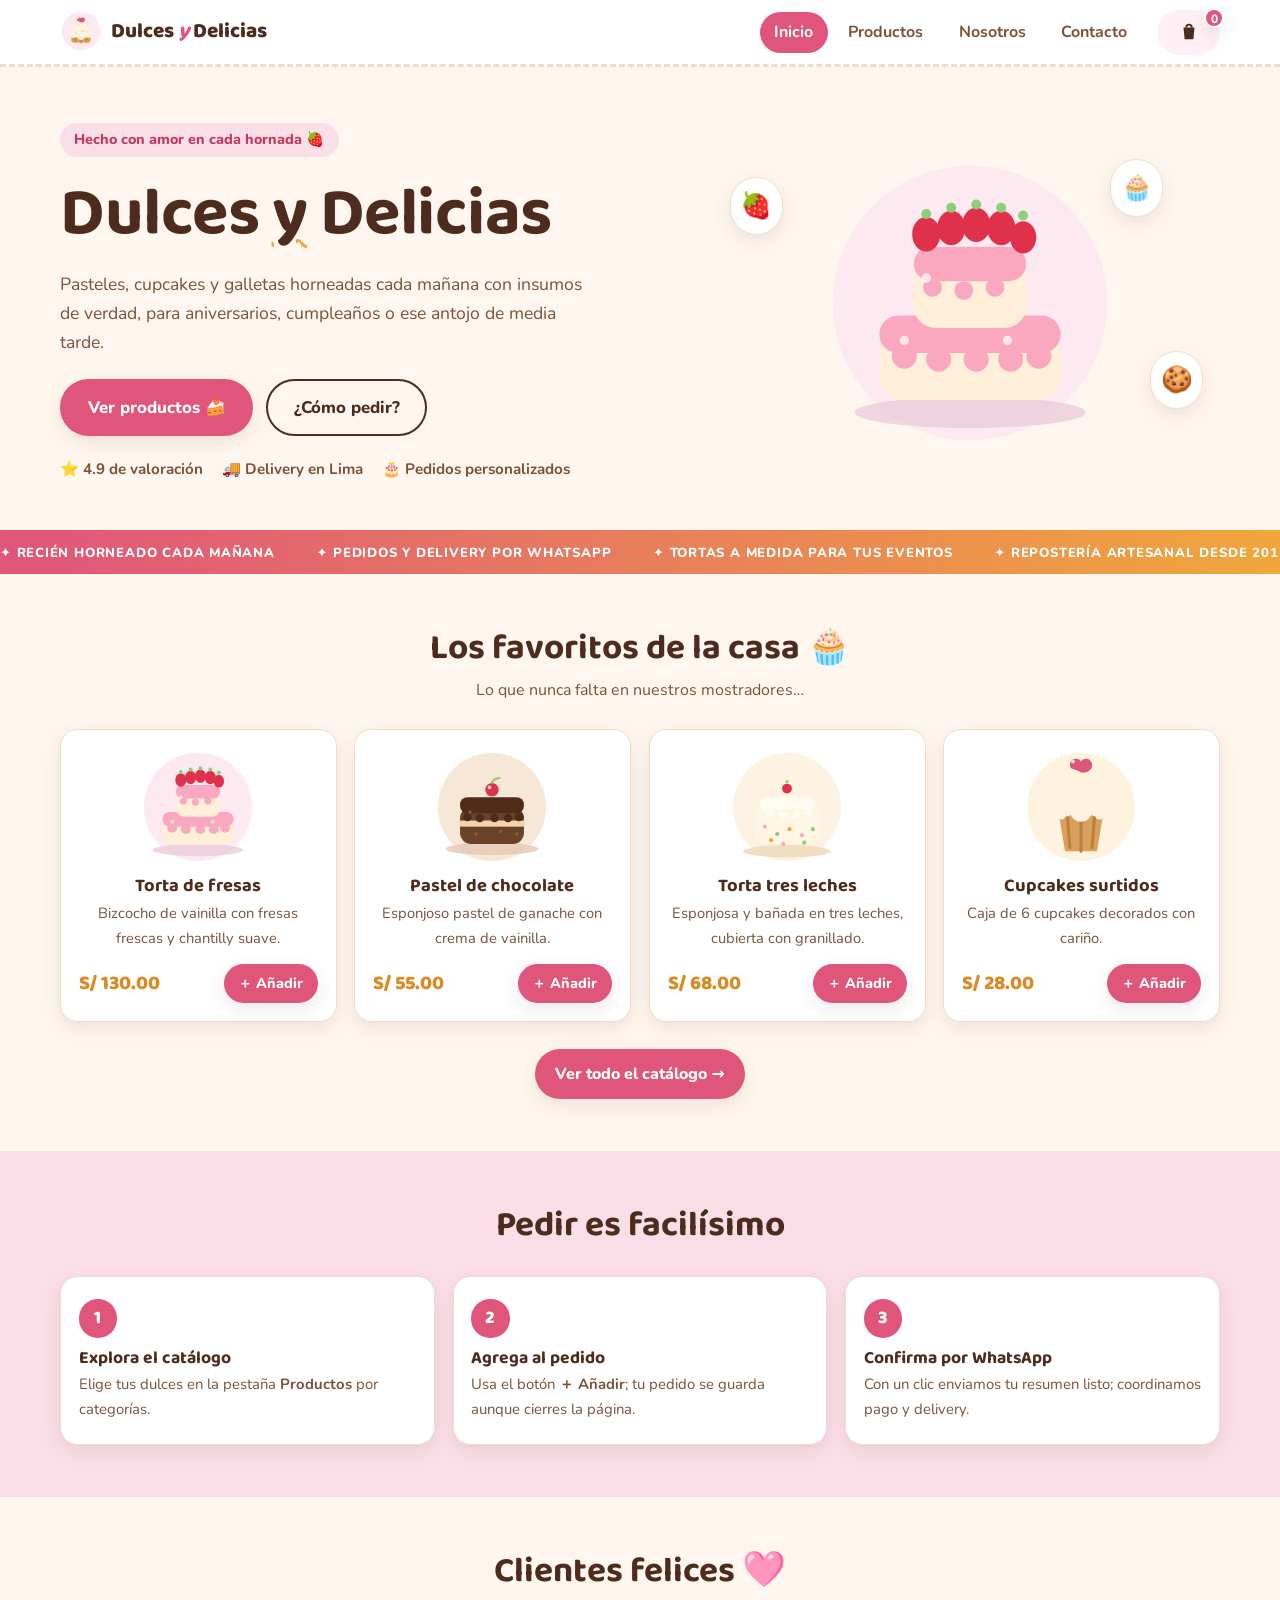
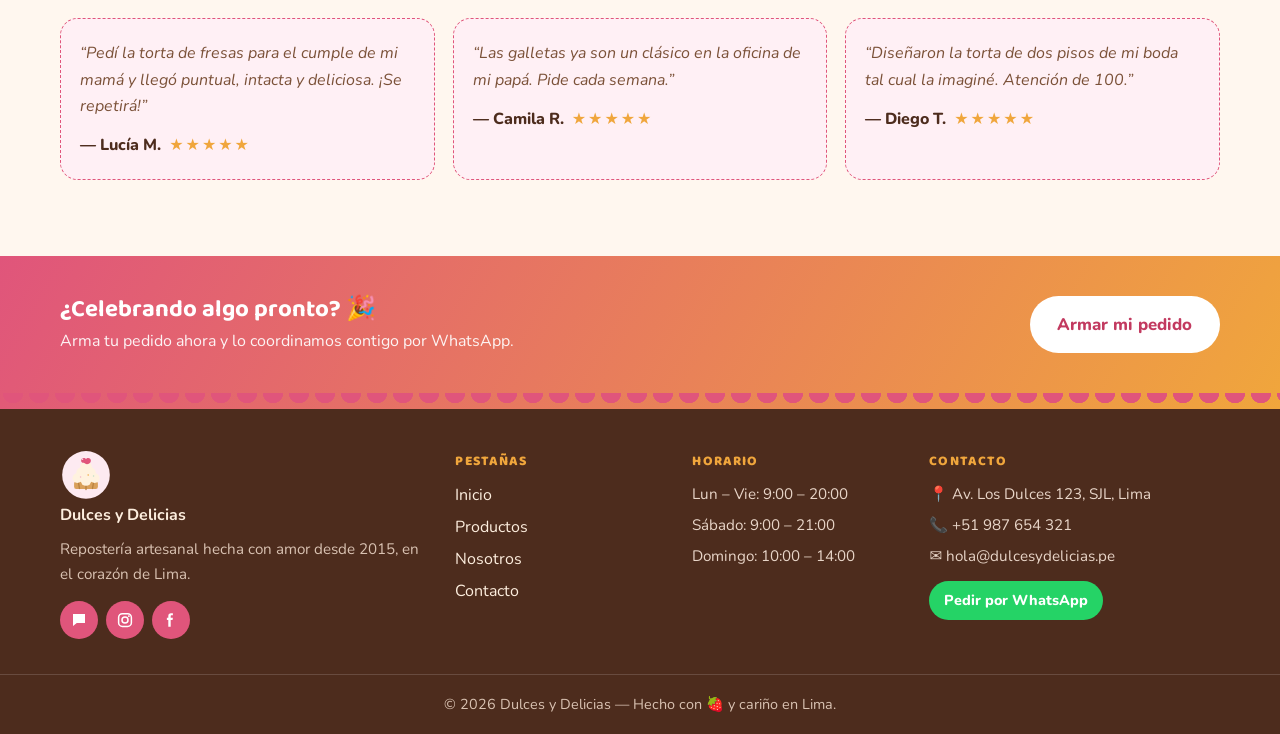
==== index.html @ dbd0ff47 "Add files via upload" ====
<!DOCTYPE html>
<html lang="es">
<head>
  <meta charset="UTF-8" />
  <meta name="viewport" content="width=device-width, initial-scale=1.0" />
  <title>Dulces y Delicias | Repostería artesanal en Lima</title>
  <meta name="description" content="Pasteles, cupcakes y galletas recién horneadas. Pedidos por WhatsApp y delivery en Lima." />
  <meta name="theme-color" content="#e0557b" />
  <link rel="canonical" href="https://matatenas390.github.io/DulcesyDelicias/" />
  <!-- Open Graph: así se ve la página al compartirla por WhatsApp/Facebook -->
  <meta property="og:title" content="Dulces y Delicias | Repostería artesanal en Lima" />
  <meta property="og:description" content="Pasteles, cupcakes y galletas recién horneadas. Pedidos por WhatsApp y delivery en Lima." />
  <meta property="og:type" content="website" />
  <meta property="og:url" content="https://matatenas390.github.io/DulcesyDelicias/" />
  <meta property="og:site_name" content="Dulces y Delicias" />
  <meta property="og:locale" content="es_PE" />
  <meta name="twitter:card" content="summary" />
  <meta name="twitter:title" content="Dulces y Delicias | Repostería artesanal en Lima" />
  <meta name="twitter:description" content="Pasteles, cupcakes y galletas recién horneadas. Pedidos por WhatsApp y delivery en Lima." />
  <link rel="icon" type="image/svg+xml" href="img/favicon.svg" />
  <link rel="preconnect" href="https://fonts.googleapis.com" />
  <link rel="preconnect" href="https://fonts.gstatic.com" crossorigin />
  <link href="https://fonts.googleapis.com/css2?family=Baloo+2:wght@600;700;800&family=Nunito:wght@400;600;700&display=swap" rel="stylesheet" />
  <link rel="stylesheet" href="css/styles.css" />
</head>
<body class="pg-inicio" data-pagina="index">

  <a class="skip-link" href="#contenido">Saltar al contenido principal</a>

  <header class="header">
    <nav class="container barra" aria-label="Navegación principal">
      <a class="marca" href="index.html">
        <img src="img/logo.svg" alt="" width="42" height="42" />
        <span class="marca__texto">Dulces <em>y</em> Delicias</span>
      </a>

      <ul class="menu" id="menu">
        <li><a href="index.html" aria-current="page">Inicio</a></li>
        <li><a href="productos.html">Productos</a></li>
        <li><a href="nosotros.html">Nosotros</a></li>
        <li><a href="contacto.html">Contacto</a></li>
      </ul>

      <div class="barra__acciones">
        <button id="btn-carrito" class="btn btn--icono" aria-label="Abrir mi pedido">
          <svg viewBox="0 0 24 24" width="22" height="22" aria-hidden="true">
            <path d="M6 7h12l-1.2 13H7.2L6 7z" fill="currentColor"/>
            <path d="M9 7a3 3 0 0 1 6 0" fill="none" stroke="currentColor" stroke-width="2"/>
          </svg>
          <span id="badge-carrito" class="badge" hidden>0</span>
        </button>
        <button id="btn-menu" class="btn btn--icono btn-menu" aria-expanded="false" aria-controls="menu">☰</button>
      </div>
    </nav>
  </header>

  <main id="contenido">
    <!-- ===== HERO: lo primero que se ve al entrar ===== -->
    <section class="hero">
      <div class="container hero__grid">
        <div class="hero__texto">
          <p class="etiqueta">Hecho con amor en cada hornada 🍓</p>
          <h1>Dulces <span class="subrayado">y</span> Delicias</h1>
          <p class="hero__frase">
            Pasteles, cupcakes y galletas horneadas cada mañana con insumos de verdad,
            para aniversarios, cumpleaños o ese antojo de media tarde.
          </p>
          <div class="hero__acciones">
            <a href="productos.html" class="btn btn--primario btn--grande">Ver productos 🍰</a>
            <a href="#como-pedir" class="btn btn--contorno btn--grande">¿Cómo pedir?</a>
          </div>
          <ul class="hero__mini">
            <li>⭐ 4.9 de valoración</li>
            <li>🚚 Delivery en Lima</li>
            <li>🎂 Pedidos personalizados</li>
          </ul>
        </div>

        <div class="hero__arte">
          <img src="img/torta-fresas.svg" alt="Torta de fresas con dos pisos" width="300" height="300" decoding="async" />
          <span class="flotante" style="--x:2%;  --y:8%;  --d:.3s">🍓</span>
          <span class="flotante" style="--x:78%; --y:2%;  --d:0s">🧁</span>
          <span class="flotante" style="--x:86%; --y:66%; --d:.6s">🍪</span>
        </div>
      </div>
    </section>

    <!-- ===== CINTA EN MOVIMIENTO ===== -->
    <div class="cinta" aria-hidden="true">
      <div class="cinta__pista" id="cinta-pista">
        <span>✦ Recién horneado cada mañana</span>
        <span>✦ Pedidos y delivery por WhatsApp</span>
        <span>✦ Tortas a medida para tus eventos</span>
        <span>✦ Repostería artesanal desde 2015</span>
      </div>
    </div>

    <!-- ===== PRODUCTOS DESTACADOS ===== -->
    <section id="destacados" class="seccion container">
      <h2 class="titulo-seccion aparecer">Los favoritos de la casa 🧁</h2>
      <p class="seccion-sub aparecer">Lo que nunca falta en nuestros mostradores…</p>
      <div class="grid-producto" id="grid-destacados"></div>
      <div class="centrado aparecer">
        <a href="productos.html" class="btn btn--primario">Ver todo el catálogo →</a>
      </div>
    </section>

    <!-- ===== CÓMO PEDIR ===== -->
    <section id="como-pedir" class="seccion seccion--rosa">
      <div class="container">
        <h2 class="titulo-seccion aparecer">Pedir es facilísimo</h2>
        <ol class="pasos">
          <li class="aparecer" style="--retraso:.05s">
            <span class="paso__num">1</span>
            <h3>Explora el catálogo</h3>
            <p>Elige tus dulces en la pestaña <strong>Productos</strong> por categorías.</p>
          </li>
          <li class="aparecer" style="--retraso:.15s">
            <span class="paso__num">2</span>
            <h3>Agrega al pedido</h3>
            <p>Usa el botón <strong>＋ Añadir</strong>; tu pedido se guarda aunque cierres la página.</p>
          </li>
          <li class="aparecer" style="--retraso:.25s">
            <span class="paso__num">3</span>
            <h3>Confirma por WhatsApp</h3>
            <p>Con un clic enviamos tu resumen listo; coordinamos pago y delivery.</p>
          </li>
        </ol>
      </div>
    </section>

    <!-- ===== TESTIMONIOS ===== -->
    <section class="seccion container">
      <h2 class="titulo-seccion aparecer">Clientes felices 🩷</h2>
      <div class="grid-comentario">
        <figure class="comentario aparecer" style="--retraso:0s">
          <p>“Pedí la torta de fresas para el cumple de mi mamá y llegó puntual, intacta y deliciosa. ¡Se repetirá!”</p>
          <figcaption>— Lucía M. <span class="estrellas">★★★★★</span></figcaption>
        </figure>
        <figure class="comentario aparecer" style="--retraso:.12s">
          <p>“Las galletas ya son un clásico en la oficina de mi papá. Pide cada semana.”</p>
          <figcaption>— Camila R. <span class="estrellas">★★★★★</span></figcaption>
        </figure>
        <figure class="comentario aparecer" style="--retraso:.24s">
          <p>“Diseñaron la torta de dos pisos de mi boda tal cual la imaginé. Atención de 100.”</p>
          <figcaption>— Diego T. <span class="estrellas">★★★★★</span></figcaption>
        </figure>
      </div>
    </section>

    <!-- ===== LLAMADO FINAL ===== -->
    <section class="banda-cta">
      <div class="container banda-cta__flex">
        <div>
          <h2>¿Celebrando algo pronto? 🎉</h2>
          <p>Arma tu pedido ahora y lo coordinamos contigo por WhatsApp.</p>
        </div>
        <a class="btn btn--blanco btn--grande" href="productos.html">Armar mi pedido</a>
      </div>
      <div class="ola" aria-hidden="true"></div>
    </section>
  </main>

  <!-- ===== PIE DE PÁGINA ===== -->
  <footer class="footer">
    <div class="container footer__grid">
      <div class="footer__marca">
        <img src="img/logo.svg" alt="Logotipo de Dulces y Delicias" width="52" height="52" />
        <p><strong>Dulces y Delicias</strong></p>
        <p class="footer__frase">Repostería artesanal hecha con amor desde 2015, en el corazón de Lima.</p>
        <div class="redes">
          <a class="red" href="https://wa.me/51987654321" target="_blank" rel="noopener noreferrer" aria-label="WhatsApp">
            <svg viewBox="0 0 24 24" width="18" height="18" aria-hidden="true"><path fill="currentColor" d="M4 4h16v12H9l-5 4z"/></svg>
          </a>
          <a class="red" href="#" aria-label="Instagram">
            <svg viewBox="0 0 24 24" width="18" height="18" aria-hidden="true"><rect x="3.5" y="3.5" width="17" height="17" rx="5" fill="none" stroke="currentColor" stroke-width="2"/><circle cx="12" cy="12" r="4" fill="none" stroke="currentColor" stroke-width="2"/><circle cx="17.2" cy="6.8" r="1.3" fill="currentColor"/></svg>
          </a>
          <a class="red" href="#" aria-label="Facebook">
            <svg viewBox="0 0 24 24" width="18" height="18" aria-hidden="true"><path fill="currentColor" d="M14.5 3H12c-2.3 0-3.6 1.4-3.6 3.6V9H6.5v3H8.4v9h3.2v-9h2.5l.4-3h-2.9V6.9c0-.9.3-1.3 1.3-1.3h1.6z"/></svg>
          </a>
        </div>
      </div>

      <nav class="footer__col" aria-label="Pestañas del sitio">
        <p class="footer__titulo">Pestañas</p>
        <ul>
          <li><a href="index.html">Inicio</a></li>
          <li><a href="productos.html">Productos</a></li>
          <li><a href="nosotros.html">Nosotros</a></li>
          <li><a href="contacto.html">Contacto</a></li>
        </ul>
      </nav>

      <div class="footer__col">
        <p class="footer__titulo">Horario</p>
        <ul class="footer__data">
          <li>Lun – Vie: 9:00 – 20:00</li>
          <li>Sábado: 9:00 – 21:00</li>
          <li>Domingo: 10:00 – 14:00</li>
        </ul>
      </div>

      <div class="footer__col">
        <p class="footer__titulo">Contacto</p>
        <ul class="footer__data">
          <li>📍 Av. Los Dulces 123, SJL, Lima</li>
          <li>📞 +51 987 654 321</li>
          <li>✉️ hola@dulcesydelicias.pe</li>
        </ul>
        <a class="btn btn--whatsapp btn--mini" target="_blank" rel="noopener noreferrer"
           href="https://wa.me/51987654321?text=%C2%A1Hola%20Dulces%20y%20Delicias!%20%F0%9F%A7%81%20Quiero%20hacer%20un%20pedido.">Pedir por WhatsApp</a>
      </div>
    </div>
    <p class="footer__legal">© <span class="anio">2026</span> Dulces y Delicias — Hecho con 🍓 y cariño en Lima.</p>
  </footer>

  <script src="js/script.js"></script>
</body>
</html>
---- css/styles.css ----
/* ============================================================
   Dulces y Delicias — styles.css (compartido por las 4 pestañas)
   Paleta de repostería: fresa, crema, vainilla, caramelo y chocolate
   ============================================================ */
:root{
  --chocolate:#4d2c1d;
  --cacao:#7b5138;
  --crema:#fff7ef;
  --vainilla:#fdeede;
  --rosa:#fbdfe8;
  --rosa-panel:#fff0f5;
  --fresa:#e0557b;
  --fresa-profunda:#c23a60;
  --caramelo:#f0a63c;
  --caramelo-profundo:#d98b26;
  --verde:#7fb069;
  --ws:#25d366;
  --blanco:#fff;
  --borde:#f0dccd;
  --sombra:0 6px 18px rgba(77,44,29,.10);
  --sombra-fuerte:0 12px 28px rgba(77,44,29,.18);
  --radio:1.1rem;
  --fuente-titulo:"Baloo 2",system-ui,sans-serif;
  --fuente-texto:"Nunito",system-ui,sans-serif;
}

/* ---------- Base ---------- */
*{margin:0;padding:0;box-sizing:border-box}
html{scroll-behavior:smooth}
body{
  font-family:var(--fuente-texto);
  background:var(--crema);
  color:var(--chocolate);
  line-height:1.65;
}
h1,h2,h3{font-family:var(--fuente-titulo);line-height:1.25;font-weight:700}
img,svg{display:block;max-width:100%}
a{color:inherit;text-decoration:none}
ul,ol{list-style:none}
button{font:inherit;cursor:pointer}
:focus-visible{outline:3px solid var(--caramelo);outline-offset:2px}
section[id],div[id]{scroll-margin-top:80px}

.container{max-width:1000px;margin-inline:auto;padding-inline:1.25rem}
.centrado{text-align:center;margin-top:1.75rem}

/* ---------- ENCABEZADO Y NAVEGACIÓN ---------- */
.header{position:sticky;top:0;z-index:40;background:var(--blanco);border-bottom:3px dashed var(--borde)}
.barra{display:flex;align-items:center;gap:1rem;padding-block:.6rem}
.marca{display:flex;align-items:center;gap:.55rem;font-family:var(--fuente-titulo);font-weight:800;font-size:1.3rem;color:var(--chocolate);margin-right:auto}
.marca img{width:42px;height:42px}
.marca__texto em{color:var(--fresa);font-style:italic}
.menu{display:flex;gap:.4rem}
.menu a{display:block;padding:.45rem .9rem;border-radius:999px;font-weight:700;color:var(--cacao);transition:background .2s,color .2s}
.menu a:hover{background:var(--rosa);color:var(--fresa-profunda)}
.pg-inicio .menu a[href="index.html"],
.pg-productos .menu a[href="productos.html"],
.pg-nosotros .menu a[href="nosotros.html"],
.pg-contacto .menu a[href="contacto.html"]{background:var(--fresa);color:var(--blanco)}
.barra__acciones{display:flex;gap:.3rem}
.badge{position:absolute;top:-4px;right:-6px;min-width:20px;height:20px;padding-inline:4px;border-radius:999px;background:var(--fresa);color:var(--blanco);font-size:.75rem;font-weight:800;display:grid;place-items:center;border:2px solid var(--blanco);box-shadow:var(--sombra)}
.btn--icono{position:relative}

/* ---------- BOTONES ---------- */
.btn{display:inline-flex;align-items:center;justify-content:center;gap:.45rem;padding:.6rem 1.15rem;border:2px solid transparent;border-radius:999px;font-weight:800;background:var(--rosa-panel);color:var(--chocolate);transition:transform .15s,box-shadow .15s,background .2s,color .2s}
.btn:active{transform:scale(.96)}
.btn--primario{background:var(--fresa);color:var(--blanco);box-shadow:var(--sombra)}
.btn--primario:hover{background:var(--fresa-profunda);transform:translateY(-2px);box-shadow:var(--sombra-fuerte)}
.btn--caramelo{background:var(--caramelo);color:var(--chocolate)}
.btn--caramelo:hover{background:var(--caramelo-profundo)}
.btn--contorno{background:transparent;border-color:var(--chocolate)}
.btn--contorno:hover{background:var(--chocolate);color:var(--blanco)}
.btn--blanco{background:var(--blanco);color:var(--fresa-profunda)}
.btn--blanco:hover{transform:translateY(-2px);box-shadow:var(--sombra-fuerte)}
.btn--whatsapp{background:var(--ws);color:var(--blanco)}
.btn--whatsapp:hover{background:#1faf53}
.btn--mini{padding:.35rem .8rem;font-size:.9rem}
.btn--grande{padding:.8rem 1.6rem;font-size:1.05rem}

/* ---------- HERO (inicio, muy llamativo) ---------- */
.hero{padding-block:3.5rem 3rem}
.hero__grid{display:grid;grid-template-columns:1.1fr .9fr;gap:2rem;align-items:center}
.etiqueta{display:inline-block;background:var(--rosa);color:var(--fresa-profunda);font-weight:800;font-size:.9rem;padding:.3rem .9rem;border-radius:999px;margin-bottom:1rem}
.hero h1{font-size:clamp(2.6rem,6vw,4.2rem);letter-spacing:-.5px}
.subrayado{text-decoration:underline wavy var(--caramelo) 3px;text-underline-offset:6px}
.hero__frase{margin-top:.8rem;max-width:34rem;color:var(--cacao);font-size:1.1rem}
.hero__acciones{display:flex;flex-wrap:wrap;gap:.8rem;margin-top:1.4rem}
.hero__mini{display:flex;flex-wrap:wrap;gap:.5rem 1.2rem;margin-top:1.3rem;color:var(--cacao);font-weight:700;font-size:.95rem}
.hero__arte{position:relative;display:grid;place-items:center}
.hero__arte>img{width:min(100%,330px);animation:aparecer-hero .7s ease both}
.flotante{position:absolute;left:var(--x,50%);top:var(--y,50%);font-size:1.6rem;background:var(--blanco);border:1px solid var(--borde);border-radius:999px;padding:.45rem .6rem;box-shadow:var(--sombra);animation:flotar 3.2s ease-in-out var(--d,0s) infinite alternate;z-index:1}
@keyframes flotar{to{transform:translateY(-12px)}}
@keyframes aparecer-hero{from{opacity:0;transform:scale(.8) rotate(-4deg)}}

/* ---------- CINTA EN MOVIMIENTO ---------- */
.cinta{background:linear-gradient(90deg,var(--fresa),var(--caramelo));color:var(--blanco);overflow:hidden;padding-block:.55rem}
.cinta__pista{display:inline-flex;gap:2.6rem;white-space:nowrap;animation:deslizar 26s linear infinite}
.cinta span{font-weight:800;letter-spacing:.06em;text-transform:uppercase;font-size:.82rem}
@keyframes deslizar{to{transform:translateX(-50%)}}

/* ---------- SECCIONES ---------- */
.seccion{padding-block:3.25rem}
.seccion--rosa{background:var(--rosa)}
.titulo-seccion{text-align:center;font-size:clamp(1.6rem,3.5vw,2.2rem)}
.seccion-sub{text-align:center;color:var(--cacao);margin-top:.4rem}

/* ---------- TARJETAS DE PRODUCTO ---------- */
.grid-producto{display:grid;grid-template-columns:repeat(auto-fit,minmax(230px,1fr));gap:1.1rem;margin-top:1.6rem}
.tarjeta{background:var(--blanco);border:1px solid var(--borde);border-radius:var(--radio);padding:1.1rem;box-shadow:var(--sombra);display:flex;flex-direction:column;align-items:center;text-align:center;transition:transform .25s,box-shadow .25s;animation:card-pop .45s ease both}
.tarjeta:hover{transform:translateY(-6px) rotate(-.5deg);box-shadow:var(--sombra-fuerte)}
.tarjeta>img{width:118px;height:118px}
.tarjeta:hover>img{transform:rotate(4deg) scale(1.05)}
.tarjeta>img{transition:transform .3s}
.tarjeta h3{margin-top:.6rem;font-size:1.15rem}
.tarjeta>p{color:var(--cacao);font-size:.92rem;margin-top:.2rem;flex-grow:1}
.tarjeta__pie{width:100%;display:flex;align-items:center;justify-content:space-between;gap:.5rem;margin-top:.9rem}
.precio{font-family:var(--fuente-titulo);font-weight:800;font-size:1.25rem;color:var(--caramelo-profundo)}
@keyframes card-pop{from{opacity:0;transform:translateY(16px) scale(.96)}}

/* ---------- FILTROS ---------- */
.filtros{display:flex;flex-wrap:wrap;justify-content:center;gap:.6rem}
.filtro{padding:.5rem 1.1rem;border:2px solid var(--borde);border-radius:999px;background:var(--blanco);font-weight:800;color:var(--cacao);transition:background .2s,color .2s,transform .15s}
.filtro:hover{border-color:var(--fresa);color:var(--fresa-profunda);transform:translateY(-2px)}
.filtro.activo{background:var(--fresa);border-color:var(--fresa);color:var(--blanco)}

/* ---------- BLOQUE "COTIZAR A MEDIDA" (productos) ---------- */
.nota-especial{background:var(--blanco);border:2px dashed var(--fresa);border-radius:var(--radio);box-shadow:var(--sombra);padding:1.3rem 1.4rem;margin-top:1.6rem;text-align:center}
.nota-especial p{color:var(--cacao);max-width:34rem;margin-inline:auto}
.nota-especial .btn{margin-top:.9rem}

/* ---------- CABECERA MINI (otras pestañas) ---------- */
.cabecera-mini{background:linear-gradient(120deg,var(--rosa),var(--vainilla));padding-block:2.6rem;text-align:center}
.cabecera-mini h1{font-size:clamp(2.2rem,5vw,3.2rem)}
.cabecera-mini p{max-width:34rem;margin:.5rem auto 0;color:var(--cacao)}

/* ---------- PASOS / PROCESO ---------- */
.pasos{margin-top:1.8rem;display:grid;grid-template-columns:repeat(auto-fit,minmax(200px,1fr));gap:1.1rem;counter-reset:paso}
.pasos li{background:var(--blanco);border:1px solid var(--borde);border-radius:var(--radio);padding:1.4rem 1.1rem;box-shadow:var(--sombra);position:relative}
.pasos h3{margin-top:.6rem;font-size:1.1rem}
.pasos p{color:var(--cacao);font-size:.93rem;margin-top:.2rem}
.paso__num{width:2.4rem;height:2.4rem;border-radius:50%;background:var(--fresa);color:var(--blanco);font-family:var(--fuente-titulo);font-weight:800;font-size:1.15rem;display:grid;place-items:center}

/* ---------- COMENTARIOS ---------- */
.grid-comentario{display:grid;grid-template-columns:repeat(auto-fit,minmax(230px,1fr));gap:1.1rem;margin-top:1.6rem}
.comentario{background:var(--rosa-panel);border:1px dashed var(--fresa);border-radius:var(--radio);padding:1.3rem 1.2rem}
.comentario p{font-style:italic;color:var(--cacao)}
.comentario figcaption{margin-top:.8rem;font-weight:800;display:flex;align-items:center;gap:.5rem;flex-wrap:wrap}
.estrellas{color:var(--caramelo);letter-spacing:2px}

/* ---------- BANDA FINAL + OLA ---------- */
.banda-cta{background:linear-gradient(120deg,var(--fresa),var(--caramelo));color:var(--blanco);margin-top:1.5rem}
.banda-cta__flex{display:flex;flex-wrap:wrap;align-items:center;justify-content:space-between;gap:1rem;padding-block:2.4rem}
.banda-cta p{opacity:.92;margin-top:.2rem}
.ola{height:16px;background:radial-gradient(circle 10px at 13px 0,var(--fresa) 0 10px,#0000 10.5px);background-size:26px 16px;background-repeat:repeat-x}

/* ---------- PIE DE PÁGINA ---------- */
.footer{background:var(--chocolate);color:var(--vainilla)}
.footer__grid{display:grid;grid-template-columns:1.4fr .8fr .8fr 1.1fr;gap:1.6rem;padding-block:2.6rem 1.4rem}
.footer__marca img{width:52px;height:52px}
.footer__marca p+p{margin-top:.5rem}
.footer__frase{color:#d9c2b2;font-size:.95rem}
.redes{display:flex;gap:.5rem;margin-top:.9rem}
.red{width:38px;height:38px;border-radius:50%;background:var(--fresa);color:var(--blanco);display:grid;place-items:center;transition:background .2s,transform .2s}
.red:hover{background:var(--caramelo);transform:translateY(-3px)}
.footer__titulo{font-family:var(--fuente-titulo);font-weight:800;color:var(--caramelo);margin-bottom:.6rem;text-transform:uppercase;letter-spacing:.08em;font-size:.85rem}
.footer__col ul{display:grid;gap:.35rem}
.footer__data{display:grid;gap:.55rem;font-size:.95rem;color:#e8d5c8}
.footer__col .btn{margin-top:.8rem}
.footer__legal{text-align:center;border-top:1px solid rgba(255,255,255,.15);padding-block:1.1rem;color:#d9c2b2;font-size:.9rem;max-width:none;margin-top:.8rem}

/* ---------- NOSOTROS ---------- */
.nosotros-grid{display:grid;grid-template-columns:1.3fr .7fr;gap:2rem;align-items:center}
.nosotros__texto p{margin-top:.8rem;color:var(--cacao)}
.nosotros__retrato{background:var(--rosa-panel);border:1px dashed var(--fresa);border-radius:50%;padding:.6rem;display:grid;place-items:center;justify-self:center}
.nosotros__retrato img{width:220px;height:220px}
.metricas__grid{display:grid;grid-template-columns:repeat(4,1fr);gap:1rem;text-align:center}
.metrica__num{display:block;font-family:var(--fuente-titulo);font-weight:800;font-size:clamp(2rem,4vw,2.8rem);color:var(--fresa-profunda)}
.metrica__etiqueta{font-weight:700;color:var(--cacao)}
.grid-valor{display:grid;grid-template-columns:repeat(auto-fit,minmax(220px,1fr));gap:1.1rem;margin-top:1.6rem}
.valor{background:var(--blanco);border:1px solid var(--borde);border-radius:var(--radio);padding:1.4rem;box-shadow:var(--sombra);text-align:center}
.valor__icono{font-size:2.2rem}
.valor h3{margin-top:.5rem;font-size:1.1rem}
.valor p{margin-top:.3rem;color:var(--cacao);font-size:.93rem}

/* ---------- CONTACTO ---------- */
.contacto-grid{display:grid;grid-template-columns:1.2fr .8fr;gap:1.2rem;align-items:start}
.form-tarjeta{background:var(--blanco);border:1px solid var(--borde);border-radius:var(--radio);box-shadow:var(--sombra);padding:1.6rem}
.form-tarjeta h2{margin-bottom:1.1rem}
.campo{margin-bottom:1rem}
.campo label{display:block;font-weight:800;margin-bottom:.3rem;color:var(--cacao);font-size:.92rem}
.campo input,.campo select,.campo textarea{width:100%;padding:.65rem .8rem;border:2px solid var(--borde);border-radius:.7rem;font:inherit;background:var(--blanco);color:var(--chocolate);transition:border-color .2s,box-shadow .2s}
.campo textarea{resize:vertical}
.campo input:focus,.campo select:focus,.campo textarea:focus{outline:none;border-color:var(--fresa);box-shadow:0 0 0 4px var(--rosa)}
.campo-error{color:var(--fresa-profunda);font-size:.85rem;font-weight:700;min-height:0;margin-top:.25rem}
.campo-error:empty{display:none}
.form-nota{margin-top:.9rem;color:var(--cacao);font-size:.9rem}
.info-lista{display:grid;gap:.8rem;color:var(--cacao);margin-bottom:1.2rem}
.info-lista span{margin-right:.4rem}

/* ---------- FAQ ---------- */
.faq{display:grid;gap:.7rem;margin-top:1.6rem;max-width:680px;margin-inline:auto}
.faq-item{background:var(--blanco);border:1px solid var(--borde);border-radius:var(--radio);box-shadow:var(--sombra);overflow:hidden}
.faq-item summary{padding:.9rem 1.2rem;font-weight:800;cursor:pointer;display:flex;justify-content:space-between;align-items:center;gap:1rem;list-style:none}
.faq-item summary::-webkit-details-marker{display:none}
.faq-item summary::after{content:"▾";color:var(--fresa);transition:transform .25s;font-size:1.1rem;flex-shrink:0}
.faq-item[open] summary::after{transform:rotate(180deg)}
.faq-item p{padding:0 1.2rem 1rem;color:var(--cacao)}

/* ---------- PANEL DEL PEDIDO (carrito) + VELO + TOAST + SUBIR ---------- */
#velo-carrito{position:fixed;inset:0;background:rgba(77,44,29,.45);backdrop-filter:blur(2px);opacity:0;pointer-events:none;transition:opacity .3s;z-index:50}
#velo-carrito.activo{opacity:1;pointer-events:auto}
#panel-carrito{position:fixed;top:0;right:0;bottom:0;width:min(380px,100vw);background:var(--blanco);box-shadow:var(--sombra-fuerte);display:flex;flex-direction:column;transform:translateX(105%);transition:transform .3s ease;z-index:55}
#panel-carrito.activo{transform:translateX(0)}
#panel-carrito header{display:flex;align-items:center;justify-content:space-between;padding:1rem 1.2rem;border-bottom:3px dashed var(--borde)}
#panel-carrito footer{padding:1rem 1.2rem;border-top:3px dashed var(--borde);display:grid;gap:.7rem}
#panel-carrito footer .fila-total{display:flex;justify-content:space-between;font-weight:800}
.carro-lista{flex:1;overflow-y:auto;padding:1rem 1.2rem;display:grid;gap:.9rem;align-content:start}
.carro-fila{display:grid;grid-template-columns:56px 1fr auto;gap:.7rem;align-items:center;border:1px solid var(--borde);border-radius:.8rem;padding:.5rem}
.carro-fila img{width:56px;height:56px}
.carro-fila strong{font-size:.95rem}
.carro-fila .precio-mini{color:var(--caramelo-profundo);font-weight:800;font-size:.85rem}
.carro-cantidades{display:flex;align-items:center;gap:.45rem;margin-top:.3rem}
.carro-cantidades button{width:26px;height:26px;border-radius:50%;border:2px solid var(--borde);background:var(--rosa-panel);font-weight:800;line-height:1;color:var(--fresa-profunda)}
.carro-cantidades button:hover{border-color:var(--fresa)}
.carro-vacio{text-align:center;color:var(--cacao);padding-block:2rem}
.carro-vacio .emoji{font-size:3rem}
.btn-quitar{border:none;background:none;color:var(--fresa-profunda);font-size:1.05rem;padding:.2rem;opacity:.7}
.btn-quitar:hover{opacity:1}
#toast-host{position:fixed;bottom:1rem;left:50%;transform:translateX(-50%);display:grid;gap:.5rem;z-index:70;width:min(340px,90vw)}
.aviso{background:var(--chocolate);color:var(--vainilla);padding:.7rem 1rem;border-radius:.8rem;box-shadow:var(--sombra-fuerte);font-weight:700;font-size:.95rem;animation:aviso-in .3s ease both;text-align:center}
.aviso--fuera{opacity:0;transform:translateY(10px);transition:opacity .3s,transform .3s}
@keyframes aviso-in{from{opacity:0;transform:translateY(14px)}}
#btn-subir{position:fixed;bottom:1rem;right:1rem;width:46px;height:46px;border-radius:50%;border:none;background:var(--fresa);color:var(--blanco);font-size:1.2rem;font-weight:800;box-shadow:var(--sombra-fuerte);opacity:0;pointer-events:none;transform:translateY(10px);transition:opacity .3s,transform .3s;z-index:60}
#btn-subir.activo{opacity:1;pointer-events:auto;transform:translateY(0)}
.badge.ping{animation:ping .4s ease}
@keyframes ping{40%{transform:scale(1.45)}}

/* ---------- REVELADO AL HACER SCROLL ---------- */
.aparecer{opacity:0;transform:translateY(22px);transition:opacity .6s ease var(--retraso,0s),transform .6s ease var(--retraso,0s)}
.aparecer.visible{opacity:1;transform:none}

/* ---------- ACCESIBILIDAD: SALTAR AL CONTENIDO ----------
   Enlace invisible que solo aparece al navegar con teclado (Tab).
   Mejora la accesibilidad sin alterar el diseño para quienes usan mouse. */
.skip-link{position:absolute;left:-999px;top:.5rem;z-index:100;background:var(--chocolate);color:var(--blanco);padding:.6rem 1.1rem;border-radius:999px;font-weight:800}
.skip-link:focus{left:.5rem}

/* ---------- MENÚ MÓVIL ---------- */
.btn-menu{display:none}

/* ============================================================
   RESPONSIVE
   ============================================================ */
@media (max-width:820px){
  .hero__grid,.nosotros-grid,.contacto-grid{grid-template-columns:1fr}
  .hero__texto{text-align:center}
  .hero__acciones,.hero__mini{justify-content:center}
  .hero__frase{margin-inline:auto}
  .hero__arte{order:-1}
  .hero__arte>img{width:min(70%,300px)}
  .nosotros__retrato{order:-1}
  .metricas__grid{grid-template-columns:repeat(2,1fr);gap:1.6rem}
  .footer__grid{grid-template-columns:1fr 1fr}
}
@media (max-width:680px){
  .btn-menu{display:grid;place-items:center}
  .barra{flex-wrap:nowrap}
  .menu{display:none;position:absolute;top:100%;left:0;right:0;background:var(--blanco);flex-direction:column;padding:.8rem 1rem;gap:.3rem;border-bottom:3px dashed var(--borde);box-shadow:var(--sombra-fuerte)}
  .header.menu-abierto .menu{display:flex}
  .footer__grid{grid-template-columns:1fr}
  .banda-cta__flex{justify-content:center;text-align:center}
}

/* ---------- CELULARES CHICOS (hasta 420px) ---------- */
@media (max-width:420px){
  .btn--grande{padding:.75rem 1.4rem;font-size:1rem}
  .hero__acciones .btn{width:100%}
  .cinta span{font-size:.75rem}
  .tarjeta{padding:1rem .8rem}
  .pasos li{padding:1.2rem .8rem}
  .carro-fila{grid-template-columns:44px 1fr auto;gap:.5rem}
  .faq-item summary{padding:.8rem 1rem}
  .faq-item p{padding:0 1rem .9rem}
  .footer__data{font-size:.9rem}
}

/* ---------- PANTALLAS GRANDES (aprovechar el ancho disponible) ----------
   En monitores anchos el contenido puede respirar más: la cajita central
   crece hasta 1200px (y 1320px en pantallas de 1600px o más).
   En tablet y celular no cambia absolutamente nada. */
@media (min-width:1200px){
  .container{max-width:1200px}
  .hero__grid{gap:3rem}
  .hero__arte>img{width:min(100%,400px)}
}
@media (min-width:1600px){
  .container{max-width:1320px}
  .hero__grid{gap:3.5rem}
}

/* ---------- PREFERENCIA: MENOS MOVIMIENTO ---------- */
@media (prefers-reduced-motion:reduce){
  html{scroll-behavior:auto}
  .cinta__pista,.flotante,.tarjeta{animation:none!important}
  .aparecer{opacity:1;transform:none;transition:none}
}
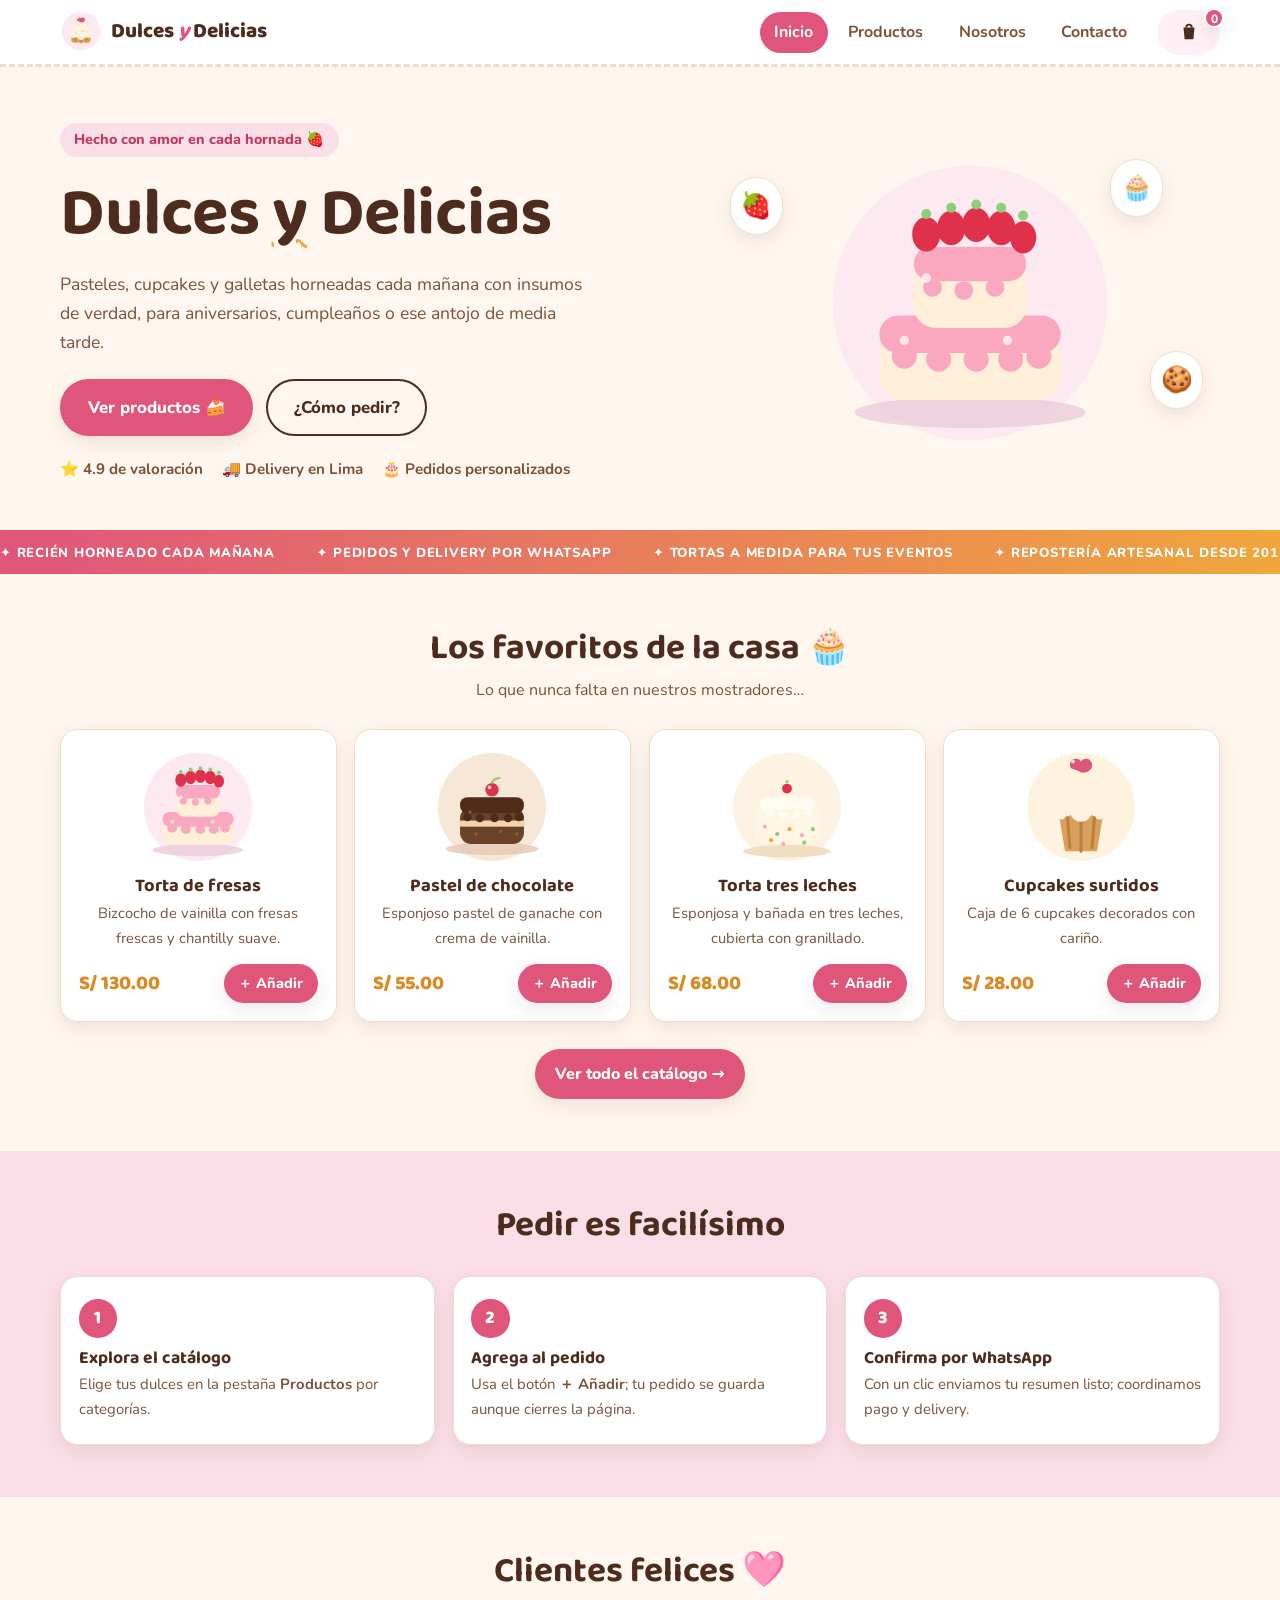
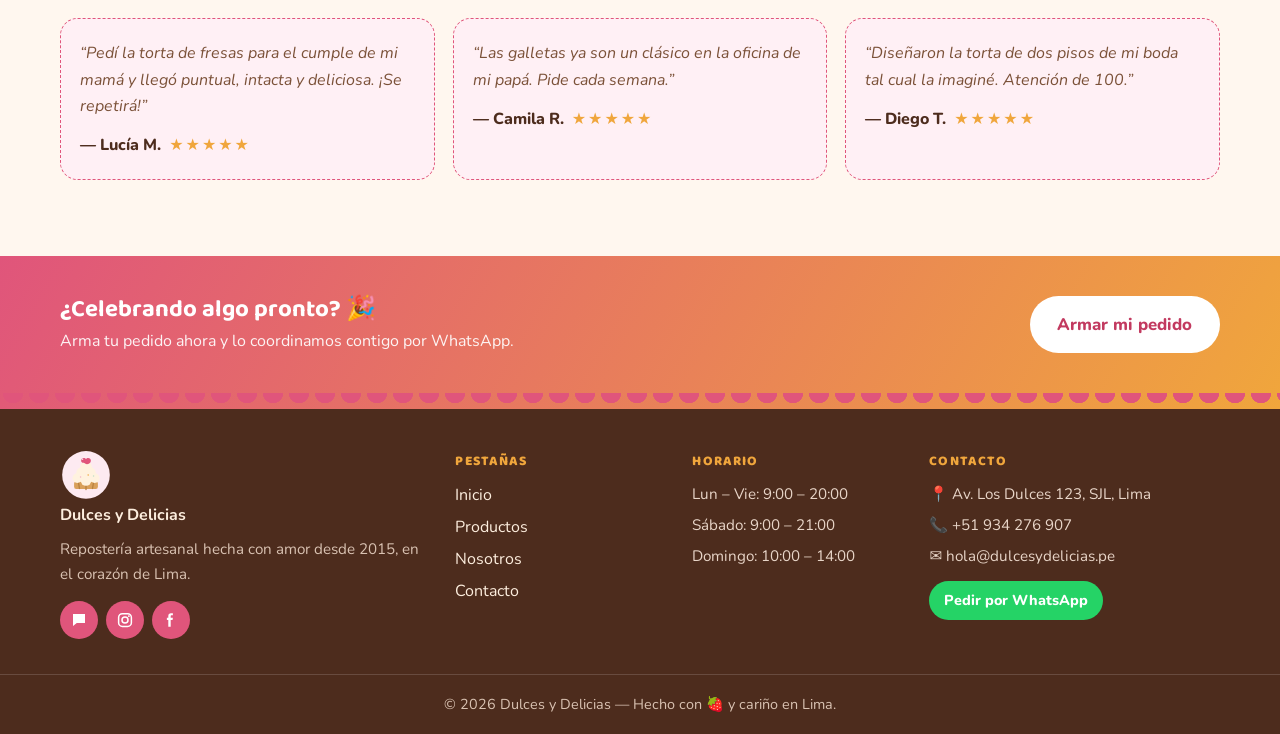
==== commit 053803ba: "v2" ====
--- a/index.html
+++ b/index.html
@@ -169,7 +169,7 @@
         <p><strong>Dulces y Delicias</strong></p>
         <p class="footer__frase">Repostería artesanal hecha con amor desde 2015, en el corazón de Lima.</p>
         <div class="redes">
-          <a class="red" href="https://wa.me/51987654321" target="_blank" rel="noopener noreferrer" aria-label="WhatsApp">
+          <a class="red" href="https://wa.me/51934276907" target="_blank" rel="noopener noreferrer" aria-label="WhatsApp">
             <svg viewBox="0 0 24 24" width="18" height="18" aria-hidden="true"><path fill="currentColor" d="M4 4h16v12H9l-5 4z"/></svg>
           </a>
           <a class="red" href="#" aria-label="Instagram">
@@ -204,11 +204,11 @@
         <p class="footer__titulo">Contacto</p>
         <ul class="footer__data">
           <li>📍 Av. Los Dulces 123, SJL, Lima</li>
-          <li>📞 +51 987 654 321</li>
+          <li>📞 +51 934 276 907</li>
           <li>✉️ hola@dulcesydelicias.pe</li>
         </ul>
         <a class="btn btn--whatsapp btn--mini" target="_blank" rel="noopener noreferrer"
-           href="https://wa.me/51987654321?text=%C2%A1Hola%20Dulces%20y%20Delicias!%20%F0%9F%A7%81%20Quiero%20hacer%20un%20pedido.">Pedir por WhatsApp</a>
+           href="https://wa.me/51934276907?text=%C2%A1Hola%20Dulces%20y%20Delicias!%20%F0%9F%A7%81%20Quiero%20hacer%20un%20pedido.">Pedir por WhatsApp</a>
       </div>
     </div>
     <p class="footer__legal">© <span class="anio">2026</span> Dulces y Delicias — Hecho con 🍓 y cariño en Lima.</p>
